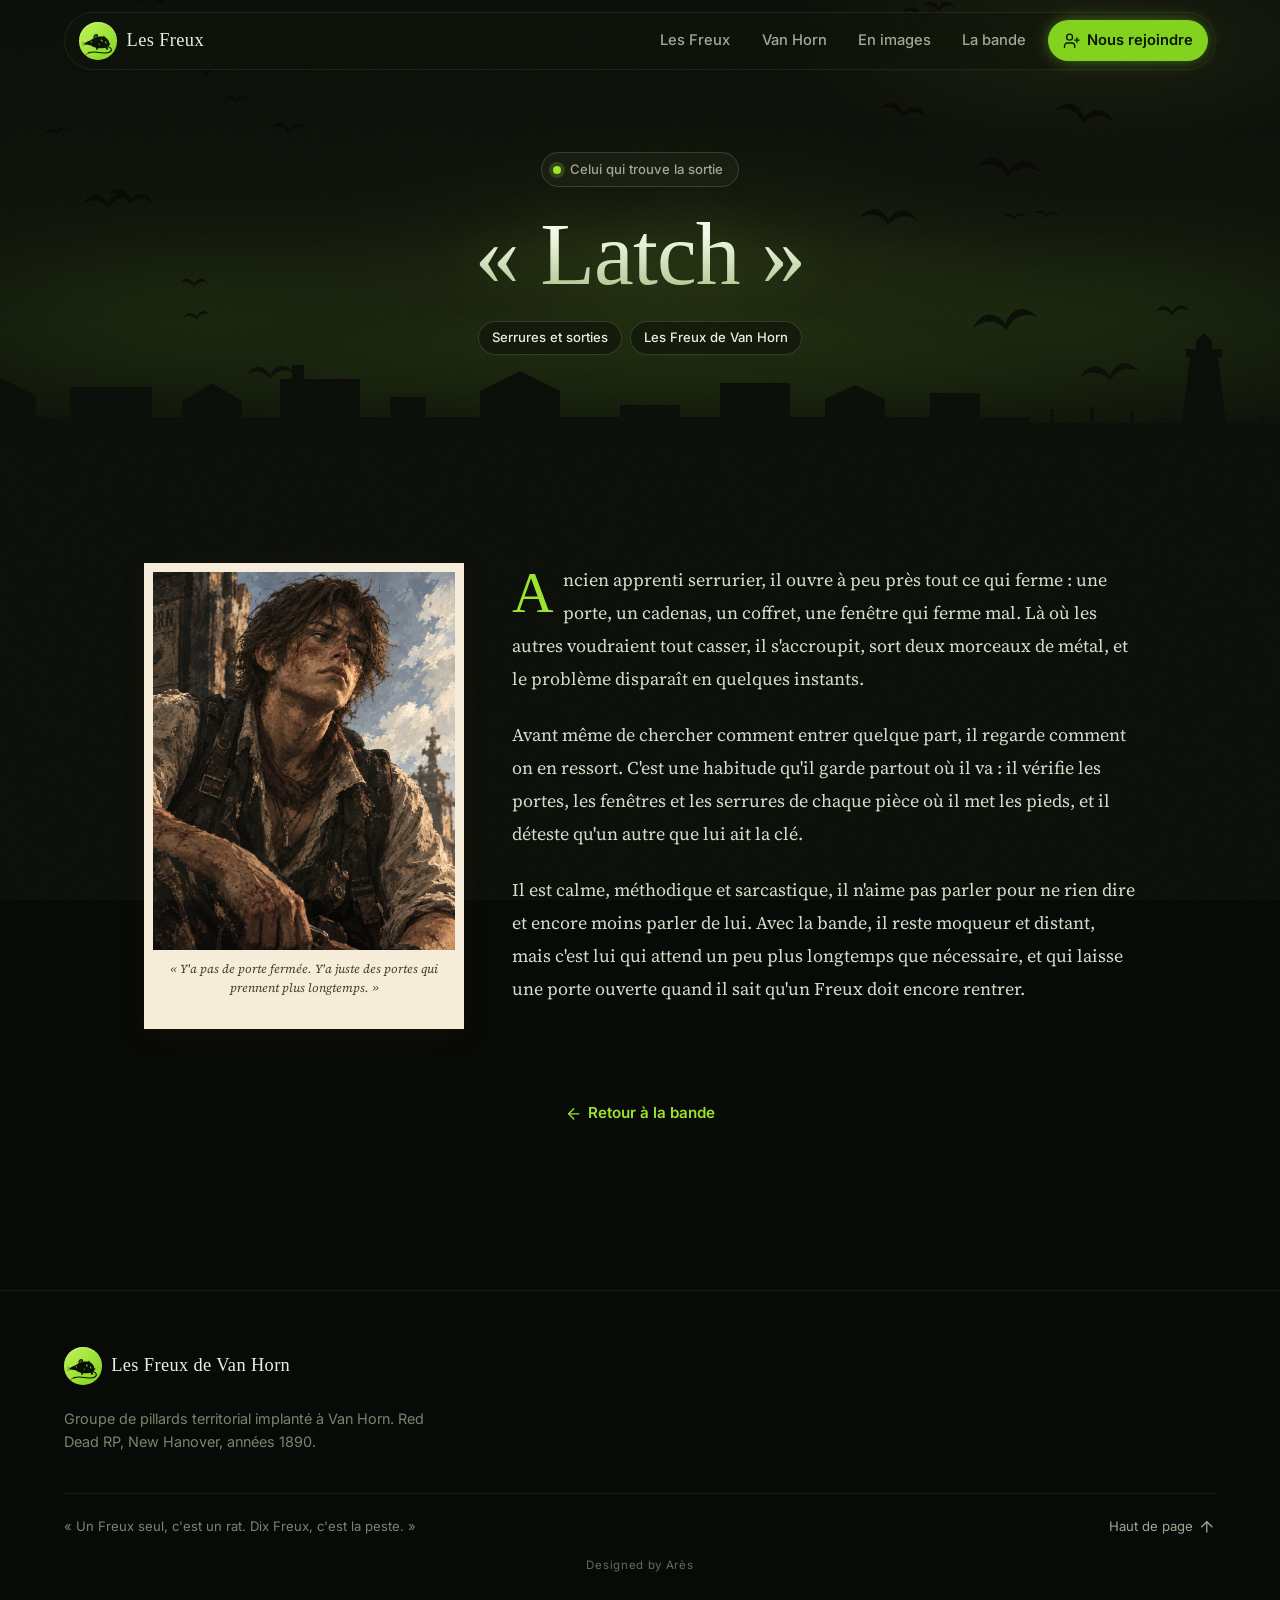
==== latch.html @ bc1f6213 "Galerie et fiches de presentation" ====
<!doctype html>
<html lang="fr">
<head>
<meta charset="utf-8">
<meta name="viewport" content="width=device-width, initial-scale=1">
<title>« Latch » · Les Freux de Van Horn</title>
<meta name="description" content="Les Freux, bande de pillards de Van Horn. Red Dead RP, New Hanover, années 1890.">
<meta name="theme-color" content="#080a07">
<script>document.documentElement.classList.add('js')</script>
<link rel="preconnect" href="https://fonts.googleapis.com">
<link rel="preconnect" href="https://fonts.gstatic.com" crossorigin>
<link href="https://fonts.googleapis.com/css2?family=Inter:wght@400;500;600;700&family=Fraunces:opsz,wght@9..144,500;9..144,600&family=Source+Serif+4:ital,opsz,wght@0,8..60,400;0,8..60,500;1,8..60,400&family=IM+Fell+English+SC&family=Special+Elite&display=swap" rel="stylesheet">
<link rel="stylesheet" href="style.css?v=2">
<link rel="icon" type="image/svg+xml" href="logo-freux.svg?v=2">
</head>
<body>
<header class="barre">
  <nav class="barre__inner" aria-label="Navigation principale">
    <a class="marque" href="index.html"><span class="marque__logo"><svg viewBox="0 0 64 64" aria-hidden="true"><g transform="translate(5.6 4) scale(0.84)"><path d="M51.6 45.4 C59 46.4 61 52.4 56.6 55.6 C51 59.6 40 58.4 30 56.6 C24 55.6 18.4 55.9 13 57.8" fill="none" stroke="#071004" stroke-width="2.3" stroke-linecap="round"/><path d="M13 57.8 C10.6 58.7 8.8 59.8 7.4 61" fill="none" stroke="#071004" stroke-width="1.2" stroke-linecap="round"/><path fill="#071004" fill-rule="evenodd" d="M3.5 40 C7 36.4 11.6 33.8 17 32.2 C19 29.8 21.8 28.4 24.6 28 C29.6 25.4 36.4 23.8 42 25.2 L43 22.6 L44.4 25.4 L46.2 23.2 L46.6 26.6 C51.4 28.8 54.6 33.4 54.8 38.8 L57.4 38.4 L55.4 41.2 C54.8 43.6 53 45.2 50.6 46 L53 51 L48.6 51.2 L47 47.2 C42 48.6 36 48.8 31 48.2 L31.6 51.6 L28.4 51.6 L27.8 47.6 C23.4 46.4 19.6 44.4 16.6 42.2 C12.6 41.8 7.6 41.6 3.5 40 Z M37.4 32 L39.6 29.8 L39.6 33.4 L42.2 32.2 L40.2 35.4 Z M45.6 36 L47.6 34 L47.8 37.4 L50 36.6 L48 39.4 Z M33 40.4 L35 38.8 L35 42 Z"/><path fill="#071004" d="M22.8 29 C21.4 23.8 24 19.6 28 19.4 C31.4 19.2 33 22.4 32 25.4 L30.4 24.8 L30.8 27.2 C29 28.8 25.4 29.8 22.8 29 Z"/><path fill="#e2f58a" fill-opacity=".28" d="M24.4 27.4 C23.6 24.2 25.2 21.6 27.8 21.4 C29.8 21.3 30.8 23 30.5 24.4 L29.4 24 L29.6 26.2 C28.2 27.2 26 27.8 24.4 27.4 Z"/><circle cx="18.4" cy="35.4" r="1.4" fill="#e2f58a" fill-opacity=".8"/><path d="M7 38.8 L0 35.6 M7.2 39.8 L-.6 39.6 M7 40.6 L.4 43.2" stroke="#071004" stroke-width=".6" stroke-linecap="round" fill="none"/></g></svg></span>Les Freux</a>
    <button class="barre__menu" type="button" aria-expanded="false" aria-controls="menu-principal" aria-label="Ouvrir le menu"><svg class="icone icone-ouvrir" viewBox="0 0 24 24" fill="none" stroke="currentColor" stroke-width="1.8" stroke-linecap="round" stroke-linejoin="round" aria-hidden="true"><path d="M4 6h16"/><path d="M4 12h16"/><path d="M4 18h16"/></svg><svg class="icone icone-fermer" viewBox="0 0 24 24" fill="none" stroke="currentColor" stroke-width="1.8" stroke-linecap="round" stroke-linejoin="round" aria-hidden="true"><path d="M18 6 6 18"/><path d="m6 6 12 12"/></svg></button>
    <div class="barre__liens" id="menu-principal">
      <a href="index.html#freux">Les Freux</a>
      <a href="index.html#rumeurs">Van Horn</a>
      <a href="index.html#images">En images</a>
      <a href="index.html#visages">La bande</a>
      <a class="barre__cta" href="index.html#rejoindre"><svg class="icone" viewBox="0 0 24 24" fill="none" stroke="currentColor" stroke-width="1.8" stroke-linecap="round" stroke-linejoin="round" aria-hidden="true"><path d="M16 21v-2a4 4 0 0 0-4-4H6a4 4 0 0 0-4 4v2"/><circle cx="9" cy="7" r="4"/><path d="M19 8v6"/><path d="M22 11h-6"/></svg>Nous rejoindre</a>
    </div>
  </nav>
</header>
<div class="progression" aria-hidden="true"><span></span></div>

<main id="haut">

  <section class="hero hero--page">
    <svg class="hero__nuee" viewBox="0 0 1200 800" preserveAspectRatio="xMidYMid slice" aria-hidden="true">
    <defs>
      <path id="freux" fill="currentColor" d="M-20 2 C-14 -6 -7 -7 -1 1 L0 3 L1 1 C7 -7 14 -6 20 2 C13 -2 6 -1 1 5 L0 7 L-1 5 C-6 -1 -13 -2 -20 2Z"/>
    </defs>
    <g>
      <use href="#freux" transform="translate(150 186) rotate(-12) scale(1.22)"/>
      <use href="#freux" transform="translate(222 281) rotate(0) scale(0.56)"/>
      <use href="#freux" transform="translate(53 311) rotate(-11) scale(0.58)"/>
      <use href="#freux" transform="translate(184 484) rotate(-8) scale(0.64)"/>
      <use href="#freux" transform="translate(253 537) rotate(-3) scale(1.13)"/>
      <use href="#freux" transform="translate(372 140) rotate(-6) scale(1.44)"/>
      <use href="#freux" transform="translate(89 172) rotate(9) scale(0.84)"/>
      <use href="#freux" transform="translate(101 376) rotate(-4) scale(1.20)"/>
      <use href="#freux" transform="translate(226 148) rotate(-8) scale(0.57)"/>
      <use href="#freux" transform="translate(271 308) rotate(2) scale(0.85)"/>
      <use href="#freux" transform="translate(194 252) rotate(6) scale(1.37)"/>
      <use href="#freux" transform="translate(123 373) rotate(11) scale(1.08)"/>
      <use href="#freux" transform="translate(288 247) rotate(-11) scale(1.58)"/>
      <use href="#freux" transform="translate(182 453) rotate(0) scale(0.67)"/>
      <use href="#freux" transform="translate(607 114) rotate(-12) scale(0.65)"/>
      <use href="#freux" transform="translate(553 88) rotate(4) scale(0.40)"/>
      <use href="#freux" transform="translate(407 48) rotate(-9) scale(0.44)"/>
      <use href="#freux" transform="translate(530 46) rotate(-10) scale(0.35)"/>
    </g>
    <g>
      <use href="#freux" transform="translate(833 391) rotate(2) scale(1.34)"/>
      <use href="#freux" transform="translate(1118 231) rotate(3) scale(1.26)"/>
      <use href="#freux" transform="translate(1017 295) rotate(12) scale(1.42)"/>
      <use href="#freux" transform="translate(981 389) rotate(6) scale(0.57)"/>
      <use href="#freux" transform="translate(1040 537) rotate(-6) scale(1.40)"/>
      <use href="#freux" transform="translate(951 391) rotate(-1) scale(0.52)"/>
      <use href="#freux" transform="translate(877 143) rotate(8) scale(0.56)"/>
      <use href="#freux" transform="translate(864 201) rotate(10) scale(0.93)"/>
      <use href="#freux" transform="translate(847 292) rotate(11) scale(1.10)"/>
      <use href="#freux" transform="translate(1099 479) rotate(-2) scale(0.81)"/>
      <use href="#freux" transform="translate(942 488) rotate(-10) scale(1.55)"/>
      <use href="#freux" transform="translate(880 194) rotate(0) scale(0.76)"/>
      <use href="#freux" transform="translate(1020 208) rotate(-2) scale(0.50)"/>
      <use href="#freux" transform="translate(946 345) rotate(5) scale(1.55)"/>
      <use href="#freux" transform="translate(776 134) rotate(8) scale(0.74)"/>
      <use href="#freux" transform="translate(425 84) rotate(10) scale(0.36)"/>
      <use href="#freux" transform="translate(650 58) rotate(-4) scale(0.46)"/>
      <use href="#freux" transform="translate(540 55) rotate(14) scale(0.73)"/>
    </g>
  </svg>
    <svg class="hero__horizon" viewBox="0 0 1440 130" preserveAspectRatio="xMidYMax slice" aria-hidden="true">
    <path fill="currentColor" d="M0 130 L0 96 L40 96 L40 74 L78 56 L116 74 L116 96 L150 96 L150 66 L232 66 L232 96 L262 96 L262 80 L292 62 L322 80 L322 96 L360 96 L360 58 L372 58 L372 44 L384 44 L384 58 L440 58 L440 96 L470 96 L470 76 L506 76 L506 96 L560 96 L560 70 L600 50 L640 70 L640 96 L700 96 L700 84 L760 84 L760 96 L800 96 L800 62 L870 62 L870 96 L905 96 L905 78 L935 64 L965 78 L965 96 L1010 96 L1010 72 L1060 72 L1060 96 L1110 96 L1110 102 L1130 102 L1130 88 L1134 88 L1134 102 L1170 102 L1170 86 L1174 86 L1174 102 L1210 102 L1210 90 L1214 90 L1214 102 L1262 102 L1270 36 L1266 36 L1266 28 L1276 28 L1276 20 L1284 12 L1292 20 L1292 28 L1302 28 L1302 36 L1298 36 L1306 102 L1340 102 L1340 94 L1344 94 L1344 102 L1390 102 L1390 92 L1394 92 L1394 102 L1440 104 L1440 130 Z"/>
  </svg>
    <div class="hero__contenu">
      <p class="pastille"><span class="pastille__point"></span>Celui qui trouve la sortie</p>
      <h1 class="hero__titre">« Latch »</h1>
      <div class="puces"><span class="puce">Serrures et sorties</span><span class="puce">Les Freux de Van Horn</span></div>
    </div>
  </section>

  <section class="section">
    <div class="conteneur">
      <div class="fiche-publique">
        <figure class="photo" data-reveal>
          <img src="finn-oakes.jpg" alt="Portrait de « Latch »" loading="lazy">
          <figcaption>« Y'a pas de porte fermée. Y'a juste des portes qui prennent plus longtemps. »</figcaption>
        </figure>
        <div class="lecture-seule" data-reveal>
        <p>Ancien apprenti serrurier, il ouvre à peu près tout ce qui ferme : une porte, un cadenas, un coffret, une fenêtre qui ferme mal. Là où les autres voudraient tout casser, il s'accroupit, sort deux morceaux de métal, et le problème disparaît en quelques instants.</p>
        <p>Avant même de chercher comment entrer quelque part, il regarde comment on en ressort. C'est une habitude qu'il garde partout où il va : il vérifie les portes, les fenêtres et les serrures de chaque pièce où il met les pieds, et il déteste qu'un autre que lui ait la clé.</p>
        <p>Il est calme, méthodique et sarcastique, il n'aime pas parler pour ne rien dire et encore moins parler de lui. Avec la bande, il reste moqueur et distant, mais c'est lui qui attend un peu plus longtemps que nécessaire, et qui laisse une porte ouverte quand il sait qu'un Freux doit encore rentrer.</p>
        </div>
      </div>
      <p style="text-align:center"><a class="retour" href="index.html#visages"><svg class="icone" viewBox="0 0 24 24" fill="none" stroke="currentColor" stroke-width="1.8" stroke-linecap="round" stroke-linejoin="round" aria-hidden="true"><path d="M19 12H5"/><path d="m12 19-7-7 7-7"/></svg>Retour à la bande</a></p>
    </div>
  </section>

</main>

<footer class="pied">
  <div class="pied__grille">
    <div>
      <a class="marque" href="index.html"><span class="marque__logo"><svg viewBox="0 0 64 64" aria-hidden="true"><g transform="translate(5.6 4) scale(0.84)"><path d="M51.6 45.4 C59 46.4 61 52.4 56.6 55.6 C51 59.6 40 58.4 30 56.6 C24 55.6 18.4 55.9 13 57.8" fill="none" stroke="#071004" stroke-width="2.3" stroke-linecap="round"/><path d="M13 57.8 C10.6 58.7 8.8 59.8 7.4 61" fill="none" stroke="#071004" stroke-width="1.2" stroke-linecap="round"/><path fill="#071004" fill-rule="evenodd" d="M3.5 40 C7 36.4 11.6 33.8 17 32.2 C19 29.8 21.8 28.4 24.6 28 C29.6 25.4 36.4 23.8 42 25.2 L43 22.6 L44.4 25.4 L46.2 23.2 L46.6 26.6 C51.4 28.8 54.6 33.4 54.8 38.8 L57.4 38.4 L55.4 41.2 C54.8 43.6 53 45.2 50.6 46 L53 51 L48.6 51.2 L47 47.2 C42 48.6 36 48.8 31 48.2 L31.6 51.6 L28.4 51.6 L27.8 47.6 C23.4 46.4 19.6 44.4 16.6 42.2 C12.6 41.8 7.6 41.6 3.5 40 Z M37.4 32 L39.6 29.8 L39.6 33.4 L42.2 32.2 L40.2 35.4 Z M45.6 36 L47.6 34 L47.8 37.4 L50 36.6 L48 39.4 Z M33 40.4 L35 38.8 L35 42 Z"/><path fill="#071004" d="M22.8 29 C21.4 23.8 24 19.6 28 19.4 C31.4 19.2 33 22.4 32 25.4 L30.4 24.8 L30.8 27.2 C29 28.8 25.4 29.8 22.8 29 Z"/><path fill="#e2f58a" fill-opacity=".28" d="M24.4 27.4 C23.6 24.2 25.2 21.6 27.8 21.4 C29.8 21.3 30.8 23 30.5 24.4 L29.4 24 L29.6 26.2 C28.2 27.2 26 27.8 24.4 27.4 Z"/><circle cx="18.4" cy="35.4" r="1.4" fill="#e2f58a" fill-opacity=".8"/><path d="M7 38.8 L0 35.6 M7.2 39.8 L-.6 39.6 M7 40.6 L.4 43.2" stroke="#071004" stroke-width=".6" stroke-linecap="round" fill="none"/></g></svg></span>Les Freux de Van Horn</a>
      <p class="pied__texte">Groupe de pillards territorial implanté à Van Horn. Red Dead RP, New Hanover, années 1890.</p>
    </div>
  </div>
  <div class="pied__bas">
    <span>« Un Freux seul, c'est un rat. Dix Freux, c'est la peste. »</span>
    <a href="index.html">Haut de page <svg class="icone" viewBox="0 0 24 24" fill="none" stroke="currentColor" stroke-width="1.8" stroke-linecap="round" stroke-linejoin="round" aria-hidden="true"><path d="m5 12 7-7 7 7"/><path d="M12 19V5"/></svg></a>
  </div>
  <p class="signature">Designed by Arès</p>
</footer>

<script src="site.js?v=2"></script>
</body>
</html>
---- style.css ----
/* =========================================================
   Les Freux de Van Horn — feuille de style commune
   ========================================================= */

:root {
  --fond: #080a07;
  --surface: #0f130d;
  --surface-2: #151b12;
  --bord: rgba(215, 255, 180, .08);
  --bord-fort: rgba(215, 255, 180, .16);

  --texte: #e9efe1;
  --texte-lecture: #d4dcc9;
  --doux: #9ea893;
  --pale: #7a846e;
  --braise: #9be22d;
  --braise-vive: #c0f55a;
  --braise-fonce: #7fd11b;
  --violet-survol: #a4ec3c;
  --laiton: #d3dc8c;

  --papier: #ece2cc;
  --encre-papier: #261c12;
  --doux-papier: #6a5842;

  --ui: "Inter", system-ui, -apple-system, "Segoe UI", Roboto, sans-serif;
  --titre: "Fraunces", Georgia, "Times New Roman", serif;
  --lecture: "Source Serif 4", Georgia, "Times New Roman", serif;
  --marque: "IM Fell English SC", Georgia, serif;
  --machine: "Special Elite", "Courier New", monospace;

  --rayon: 18px;
  --rayon-s: 12px;
  --large: 72rem;
  --prose: 42rem;
  --gout: clamp(1rem, 4vw, 2rem);
  --ombre: 0 24px 60px -24px rgba(0, 0, 0, .75);
}

* { box-sizing: border-box; }
html { scroll-behavior: smooth; scroll-padding-top: 6rem; }

body {
  margin: 0;
  background:
    radial-gradient(50rem 30rem at 100% 0%, rgba(140, 225, 40, .05), transparent 70%),
    var(--fond);
  color: var(--texte);
  font-family: var(--ui);
  font-size: 1rem;
  line-height: 1.6;
  -webkit-font-smoothing: antialiased;
  text-rendering: optimizeLegibility;
}

a { color: inherit; }
img { max-width: 100%; }
::selection { background: var(--braise-fonce); color: #071004; }
:focus-visible { outline: 2px solid var(--braise); outline-offset: 3px; border-radius: 4px; }

.icone { width: 1.1rem; height: 1.1rem; flex: none; }

/* ---------- Barre de navigation flottante ---------- */
.barre {
  position: fixed;
  top: .75rem;
  left: 0;
  right: 0;
  z-index: 50;
  padding: 0 var(--gout);
  pointer-events: none;
}
.barre__inner {
  position: relative;
  pointer-events: auto;
  max-width: var(--large);
  margin: 0 auto;
  display: flex;
  align-items: center;
  justify-content: space-between;
  gap: 1rem;
  padding: .45rem .45rem .45rem .9rem;
  border-radius: 999px;
  background: rgba(12, 16, 10, .55);
  border: 1px solid var(--bord);
  backdrop-filter: blur(16px) saturate(140%);
  -webkit-backdrop-filter: blur(16px) saturate(140%);
  transition: background .3s, box-shadow .3s, border-color .3s;
}
.barre.est-defile .barre__inner {
  background: rgba(11, 15, 9, .88);
  border-color: var(--bord-fort);
  box-shadow: var(--ombre);
}
.marque {
  display: inline-flex;
  align-items: center;
  gap: .6rem;
  text-decoration: none;
  font-family: var(--marque);
  font-size: 1.15rem;
  letter-spacing: .02em;
  white-space: nowrap;
}
.marque__logo {
  width: 2.35rem;
  height: 2.35rem;
  flex: none;
  overflow: hidden;
  border-radius: 50%;
  display: grid;
  place-items: center;
  background: linear-gradient(135deg, var(--braise-vive), var(--braise-fonce));
  color: #071004;
  box-shadow: inset 0 1px 0 rgba(255, 255, 255, .25);
}
.marque__logo svg { width: 100%; height: 100%; }
.barre__liens { display: flex; align-items: center; gap: .15rem; }
.barre__liens a {
  font-size: .92rem;
  font-weight: 500;
  color: var(--doux);
  text-decoration: none;
  padding: .55rem .9rem;
  border-radius: 999px;
  transition: color .2s, background .2s;
}
.barre__liens a:hover { color: var(--texte); background: rgba(215, 255, 180, .06); }
.barre__liens a[aria-current="page"] { color: var(--texte); background: rgba(215, 255, 180, .09); }
.barre__liens a.barre__cta {
  margin-left: .35rem;
  display: inline-flex;
  align-items: center;
  gap: .45rem;
  background: var(--braise-fonce);
  color: #071004;
  font-weight: 600;
}
.barre__liens a.barre__cta:hover,
.barre__liens a.barre__cta[aria-current="page"] { background: var(--violet-survol); color: #071004; }
.barre__menu {
  display: none;
  width: 2.5rem;
  height: 2.5rem;
  place-items: center;
  border-radius: 50%;
  border: 1px solid var(--bord-fort);
  background: rgba(215, 255, 180, .04);
  color: var(--texte);
  cursor: pointer;
}
.barre__menu .icone-fermer { display: none; }
.barre.est-ouvert .barre__menu .icone-ouvrir { display: none; }
.barre.est-ouvert .barre__menu .icone-fermer { display: block; }

/* ---------- Progression de lecture ---------- */
.progression {
  position: fixed;
  top: 0;
  left: 0;
  right: 0;
  height: 3px;
  z-index: 60;
  pointer-events: none;
}
.progression span {
  display: block;
  height: 100%;
  background: linear-gradient(90deg, var(--braise-fonce), var(--braise-vive), var(--laiton));
  transform: scaleX(0);
  transform-origin: left;
}

/* ---------- Héros ---------- */
.hero {
  position: relative;
  min-height: 100svh;
  display: grid;
  align-items: center;
  padding: 8rem var(--gout) 7.5rem;
  overflow: hidden;
  isolation: isolate;
}
.hero::before {
  content: "";
  position: absolute;
  inset: 0;
  z-index: -3;
  background:
    radial-gradient(60% 55% at 50% 105%, rgba(95, 190, 20, .42), transparent 70%),
    radial-gradient(35% 35% at 85% 8%, rgba(200, 230, 90, .08), transparent 70%),
    linear-gradient(180deg, #070906 0%, #0b0f09 55%, #0f1a0a 100%);
}
.hero::after {
  content: "";
  position: absolute;
  inset: 0;
  z-index: -1;
  background: linear-gradient(180deg, transparent 70%, var(--fond));
  pointer-events: none;
}
.hero--page { min-height: auto; padding: 9.5rem var(--gout) 6rem; }
.hero--page::after { background: linear-gradient(180deg, transparent 55%, var(--fond)); }

.hero__nuee {
  position: absolute;
  inset: 0;
  width: 100%;
  height: 100%;
  z-index: -2;
  color: #050403;
  opacity: .85;
}
.hero__nuee g { animation: derive 40s ease-in-out infinite alternate; }
.hero__nuee g:nth-child(2) { animation-duration: 55s; animation-delay: -12s; }
@keyframes derive { to { transform: translate(28px, -10px); } }
.hero__horizon {
  position: absolute;
  left: 0; right: 0; bottom: 0;
  width: 100%;
  height: clamp(60px, 11vw, 130px);
  z-index: -2;
  color: #050704;
}

.hero__contenu { max-width: var(--large); margin: 0 auto; width: 100%; text-align: center; }

.pastille {
  display: inline-flex;
  align-items: center;
  gap: .55rem;
  padding: .38rem .95rem .38rem .7rem;
  border-radius: 999px;
  border: 1px solid var(--bord-fort);
  background: rgba(215, 255, 180, .04);
  backdrop-filter: blur(6px);
  font-size: .82rem;
  font-weight: 500;
  color: var(--doux);
  margin: 0 0 1.6rem;
}
.pastille__point {
  width: .5rem;
  height: .5rem;
  border-radius: 50%;
  background: var(--braise);
  box-shadow: 0 0 0 4px rgba(140, 225, 40, .2);
}

.hero__titre {
  font-family: var(--marque);
  font-weight: 400;
  font-size: clamp(3.2rem, 11vw, 8rem);
  line-height: .92;
  letter-spacing: -.01em;
  margin: 0;
  background: linear-gradient(180deg, #f3f9e8 25%, #a9c28a 100%);
  -webkit-background-clip: text;
  background-clip: text;
  color: transparent;
}
.hero__titre span {
  display: block;
  font-size: .3em;
  letter-spacing: .32em;
  margin-top: 1rem;
  -webkit-text-fill-color: var(--doux);
  color: var(--doux);
}
.hero--page .hero__titre { font-size: clamp(2.8rem, 8vw, 5.6rem); }

.hero__accroche {
  font-family: var(--lecture);
  font-style: italic;
  font-size: clamp(1.15rem, 2.6vw, 1.45rem);
  color: var(--texte);
  margin: 1.8rem auto 0;
  max-width: 36rem;
}
.hero__actions {
  display: flex;
  justify-content: center;
  flex-wrap: wrap;
  gap: .75rem;
  margin-top: 2.2rem;
}
.hero__chiffres {
  list-style: none;
  padding: 0;
  margin: 3.2rem auto 0;
  display: flex;
  justify-content: center;
  flex-wrap: wrap;
  gap: .75rem;
}
.hero__chiffres li {
  min-width: 9.5rem;
  padding: .9rem 1.25rem;
  border-radius: var(--rayon-s);
  border: 1px solid var(--bord);
  background: rgba(11, 15, 9, .55);
  backdrop-filter: blur(10px);
  text-align: left;
}
.hero__chiffres strong {
  display: block;
  font-family: var(--titre);
  font-size: 1.35rem;
  font-weight: 600;
  line-height: 1.2;
}
.hero__chiffres span {
  font-size: .72rem;
  font-weight: 600;
  letter-spacing: .12em;
  text-transform: uppercase;
  color: var(--pale);
}
.puces { display: flex; justify-content: center; flex-wrap: wrap; gap: .5rem; margin-top: 1.6rem; }
.puce {
  display: inline-flex;
  align-items: center;
  gap: .4rem;
  padding: .35rem .8rem;
  border-radius: 999px;
  font-size: .82rem;
  font-weight: 500;
  background: rgba(9, 12, 7, .6);
  border: 1px solid var(--bord-fort);
  backdrop-filter: blur(6px);
  color: var(--texte);
}
.puce strong { color: var(--laiton); font-weight: 600; }

/* ---------- Boutons ---------- */
.bouton {
  display: inline-flex;
  align-items: center;
  justify-content: center;
  gap: .55rem;
  font-family: var(--ui);
  font-size: .95rem;
  font-weight: 600;
  line-height: 1.2;
  text-decoration: none;
  padding: .82rem 1.4rem;
  border-radius: 999px;
  border: 1px solid var(--bord-fort);
  color: var(--texte);
  background: rgba(215, 255, 180, .03);
  cursor: pointer;
  transition: transform .2s, background .2s, border-color .2s, box-shadow .2s;
}
.bouton:hover { border-color: rgba(215, 255, 180, .35); background: rgba(215, 255, 180, .07); transform: translateY(-1px); }
.bouton--plein {
  background: var(--braise-fonce);
  border-color: rgba(170, 240, 80, .4);
  color: #071004;
  box-shadow: 0 12px 30px -12px rgba(140, 225, 40, .7);
}
.bouton--plein:hover { background: var(--violet-survol); border-color: rgba(200, 250, 110, .5); }

/* ---------- Sections ---------- */
.section { padding: clamp(4.5rem, 10vw, 7rem) var(--gout); }
.section--serree { padding-top: 0; }
.conteneur { max-width: var(--large); margin: 0 auto; }

.titre-section { max-width: 46rem; margin: 0 0 clamp(2.2rem, 5vw, 3.2rem); }
.titre-section--centre { margin-inline: auto; text-align: center; }
.surligne {
  display: inline-flex;
  align-items: center;
  gap: .6rem;
  font-size: .78rem;
  font-weight: 600;
  letter-spacing: .16em;
  text-transform: uppercase;
  color: var(--braise);
  margin: 0 0 .9rem;
}
.surligne::before { content: ""; width: 1.5rem; height: 1px; background: currentColor; }
.titre-section h2 {
  font-family: var(--titre);
  font-weight: 600;
  font-size: clamp(2rem, 4.8vw, 3.1rem);
  line-height: 1.08;
  letter-spacing: -.02em;
  margin: 0;
}
.titre-section p { margin: 1rem 0 0; color: var(--doux); font-size: 1.08rem; }

/* ---------- Cartes ---------- */
.grille-2 {
  display: grid;
  grid-template-columns: repeat(auto-fit, minmax(min(100%, 24rem), 1fr));
  gap: 1.25rem;
}
.carte {
  position: relative;
  padding: clamp(1.5rem, 3.5vw, 2.3rem);
  border-radius: var(--rayon);
  background: linear-gradient(180deg, var(--surface-2), var(--surface));
  border: 1px solid var(--bord);
  overflow: hidden;
}
.carte::before {
  content: "";
  position: absolute;
  inset: 0 0 auto 0;
  height: 1px;
  background: linear-gradient(90deg, transparent, rgba(140, 225, 40, .55), transparent);
}
.carte__tete { display: flex; align-items: center; gap: .95rem; margin-bottom: 1.2rem; }
.icone-boite {
  width: 2.8rem;
  height: 2.8rem;
  flex: none;
  border-radius: 12px;
  display: grid;
  place-items: center;
  background: rgba(140, 225, 40, .12);
  color: var(--braise);
  border: 1px solid rgba(140, 225, 40, .25);
}
.icone-boite .icone { width: 1.35rem; height: 1.35rem; }
.carte__etiquette {
  display: block;
  font-size: .72rem;
  font-weight: 600;
  letter-spacing: .14em;
  text-transform: uppercase;
  color: var(--pale);
}
.carte h3 { font-family: var(--titre); font-weight: 600; font-size: 1.55rem; margin: 0; line-height: 1.15; }
.carte p { margin: 0 0 .9rem; color: #d5dcca; line-height: 1.72; }
.carte p:last-child { margin-bottom: 0; }

/* ---------- Appel vers le dossier ---------- */
.appel {
  position: relative;
  max-width: var(--large);
  margin: 0 auto;
  padding: clamp(1.8rem, 4.5vw, 3rem);
  border-radius: 24px;
  border: 1px solid rgba(140, 225, 40, .25);
  background:
    radial-gradient(70% 140% at 0% 0%, rgba(140, 225, 40, .22), transparent 60%),
    radial-gradient(50% 100% at 100% 100%, rgba(200, 230, 90, .08), transparent 60%),
    var(--surface);
  display: flex;
  align-items: center;
  justify-content: space-between;
  gap: 1.5rem 2.5rem;
  flex-wrap: wrap;
  overflow: hidden;
}
.appel h2 {
  font-family: var(--titre);
  font-weight: 600;
  font-size: clamp(1.7rem, 4vw, 2.4rem);
  line-height: 1.1;
  letter-spacing: -.02em;
  margin: 0 0 .5rem;
}
.appel p { margin: 0; color: var(--doux); max-width: 36rem; }
.appel .surligne { margin-bottom: .6rem; }

/* ---------- Lecture (background) ---------- */
.lecture {
  display: grid;
  grid-template-columns: minmax(0, 20rem) minmax(0, 1fr);
  gap: clamp(2rem, 5vw, 4.5rem);
  align-items: start;
}
.lecture__aside { position: sticky; top: 6.5rem; }
.resume {
  padding: 1.5rem;
  border-radius: var(--rayon);
  background: var(--surface);
  border: 1px solid var(--bord);
}
.resume__etiquette {
  display: flex;
  align-items: center;
  gap: .5rem;
  font-size: .75rem;
  font-weight: 600;
  letter-spacing: .14em;
  text-transform: uppercase;
  color: var(--laiton);
  margin: 0 0 .9rem;
}
.resume p { margin: 0 0 .85rem; font-size: .93rem; line-height: 1.68; color: #cfd8c3; }
.resume p:last-child { margin-bottom: 0; }

.recit {
  font-family: var(--lecture);
  font-size: 1.16rem;
  line-height: 1.82;
  color: var(--texte-lecture);
  max-width: var(--prose);
}
.recit--centre { margin: 0 auto; }
.recit p { margin: 0 0 1.4rem; }
.recit > p:first-of-type::first-letter {
  float: left;
  font-family: var(--marque);
  font-size: 4.3em;
  line-height: .8;
  padding: .07em .12em 0 0;
  color: var(--braise);
}
.recit h3 {
  font-family: var(--titre);
  font-weight: 600;
  font-size: 1.6rem;
  line-height: 1.2;
  letter-spacing: -.01em;
  margin: 3.2rem 0 1rem;
  color: var(--texte);
}
.recit h3 span {
  display: block;
  font-family: var(--ui);
  font-size: .72rem;
  font-weight: 600;
  letter-spacing: .15em;
  text-transform: uppercase;
  color: var(--laiton);
  margin-bottom: .45rem;
}
.recit .exergue {
  margin: 1.8rem 0;
  padding: 1.1rem 1.4rem;
  border-radius: var(--rayon-s);
  background: var(--surface);
  border: 1px solid var(--bord);
  border-left: 3px solid var(--laiton);
  font-style: italic;
  font-size: 1.22rem;
  color: var(--texte);
}
.traits { display: flex; flex-wrap: wrap; gap: .5rem; margin: 1.4rem 0 0; padding: 0; list-style: none; }
.traits li {
  font-family: var(--ui);
  font-size: .82rem;
  font-weight: 500;
  padding: .3rem .8rem;
  border-radius: 999px;
  border: 1px solid var(--bord-fort);
  color: var(--doux);
}
.recit .devise-finale {
  text-align: center;
  font-family: var(--marque);
  font-size: clamp(1.6rem, 4.5vw, 2.2rem);
  line-height: 1.25;
  color: var(--braise);
  margin: 3.5rem 0 1rem;
}
.fin {
  display: flex;
  align-items: center;
  gap: 1rem;
  margin: 2.8rem 0 0;
  color: var(--braise);
  font-size: .9rem;
}
.fin::before, .fin::after { content: ""; flex: 1; height: 1px; background: var(--bord-fort); }

.retour {
  display: inline-flex;
  align-items: center;
  gap: .4rem;
  margin-top: 2rem;
  font-family: var(--ui);
  font-size: .95rem;
  font-weight: 600;
  color: var(--braise);
  text-decoration: none;
}
.retour:hover { color: var(--braise-vive); }

/* ---------- Personnages ---------- */
.membres {
  display: grid;
  grid-template-columns: repeat(auto-fit, minmax(min(100%, 19rem), 1fr));
  gap: 1.25rem;
}
.membre {
  display: flex;
  flex-direction: column;
  border-radius: var(--rayon);
  overflow: hidden;
  background: var(--surface);
  border: 1px solid var(--bord);
  text-decoration: none;
  transition: transform .3s, border-color .3s, box-shadow .3s;
}
a.membre:hover {
  transform: translateY(-4px);
  border-color: rgba(140, 225, 40, .35);
  box-shadow: 0 30px 60px -30px rgba(140, 225, 40, .4);
}
.membre__visuel {
  position: relative;
  aspect-ratio: 4 / 3;
  overflow: hidden;
  background: radial-gradient(circle at 50% 40%, #1f3312, #0a0f07);
}
.membre__visuel img {
  position: absolute;
  inset: 0;
  width: 100%;
  height: 100%;
  object-fit: cover;
  object-position: center 22%;
  transition: transform .6s;
}
a.membre:hover .membre__visuel img { transform: scale(1.04); }
.membre__visuel::after {
  content: "";
  position: absolute;
  inset: 0;
  background: linear-gradient(180deg, transparent 45%, rgba(15, 19, 13, .92));
}
.membre__monogramme {
  position: absolute;
  inset: 0;
  display: grid;
  place-items: center;
  font-family: var(--marque);
  font-size: 4.2rem;
  color: var(--laiton);
}
.membre__visuel .puce { position: absolute; left: 1rem; bottom: 1rem; z-index: 1; }
.membre__corps { padding: 1.3rem 1.4rem 1.5rem; display: flex; flex-direction: column; flex: 1; }
.membre h3 { font-family: var(--titre); font-weight: 600; font-size: 1.5rem; margin: 0 0 .5rem; line-height: 1.15; }
.membre p { margin: 0; color: var(--doux); font-size: .95rem; line-height: 1.65; }
.membre__lien {
  margin-top: auto;
  padding-top: 1.1rem;
  display: inline-flex;
  align-items: center;
  gap: .4rem;
  font-size: .9rem;
  font-weight: 600;
  color: var(--braise);
}
.membre--vide {
  justify-content: center;
  align-items: center;
  gap: .8rem;
  text-align: center;
  border-style: dashed;
  border-color: var(--bord-fort);
  background: transparent;
  color: var(--pale);
  padding: 2rem;
  min-height: 14rem;
  font-size: .95rem;
}
.membre--vide .icone-boite { color: var(--pale); background: rgba(215, 255, 180, .04); border-color: var(--bord-fort); }

/* ---------- Dossier de groupe ---------- */
.dossier-page {
  max-width: var(--large);
  margin: 0 auto;
  display: grid;
  grid-template-columns: 15.5rem minmax(0, 1fr);
  gap: clamp(2rem, 4vw, 3.5rem);
  align-items: start;
}
.sommaire {
  position: sticky;
  top: 6.5rem;
  padding: 1.1rem;
  border-radius: var(--rayon);
  background: var(--surface);
  border: 1px solid var(--bord);
}
.sommaire__titre {
  font-size: .72rem;
  font-weight: 600;
  letter-spacing: .14em;
  text-transform: uppercase;
  color: var(--pale);
  margin: .2rem .6rem .6rem;
}
.sommaire ol { list-style: none; margin: 0; padding: 0; counter-reset: s; }
.sommaire a {
  display: flex;
  gap: .7rem;
  padding: .55rem .65rem;
  border-radius: 10px;
  font-size: .9rem;
  color: var(--doux);
  text-decoration: none;
  transition: background .2s, color .2s;
}
.sommaire a::before {
  counter-increment: s;
  content: counter(s, decimal-leading-zero);
  font-variant-numeric: tabular-nums;
  color: var(--pale);
}
.sommaire a:hover { background: rgba(215, 255, 180, .05); color: var(--texte); }
.sommaire a.est-actif { background: rgba(140, 225, 40, .12); color: var(--texte); }
.sommaire a.est-actif::before { color: var(--braise); }
.sommaire__actions { margin-top: .9rem; padding-top: .9rem; border-top: 1px solid var(--bord); }
.sommaire__actions .bouton { width: 100%; font-size: .88rem; padding: .7rem 1rem; }

.stats {
  display: grid;
  grid-template-columns: repeat(auto-fit, minmax(min(100%, 12.5rem), 1fr));
  gap: .75rem;
}
.stat {
  padding: 1.05rem 1.2rem;
  border-radius: var(--rayon-s);
  background: var(--surface);
  border: 1px solid var(--bord);
}
.stat--large { grid-column: 1 / -1; }
.stat__tete {
  display: flex;
  align-items: center;
  gap: .5rem;
  color: var(--pale);
  font-size: .72rem;
  font-weight: 600;
  letter-spacing: .12em;
  text-transform: uppercase;
}
.stat__tete .icone { width: 1rem; height: 1rem; color: var(--braise); }
.stat__valeur { margin: .45rem 0 0; font-family: var(--titre); font-size: 1.12rem; font-weight: 600; line-height: 1.35; }

.panneau {
  margin-top: 1.25rem;
  padding: clamp(1.5rem, 3.5vw, 2.4rem);
  border-radius: var(--rayon);
  background: var(--surface);
  border: 1px solid var(--bord);
}
.panneau__tete { display: flex; align-items: center; gap: 1rem; margin-bottom: 1.3rem; }
.panneau__num {
  flex: none;
  width: 2.6rem;
  height: 2.6rem;
  border-radius: 12px;
  display: grid;
  place-items: center;
  font-weight: 700;
  font-size: .88rem;
  font-variant-numeric: tabular-nums;
  background: rgba(140, 225, 40, .12);
  color: var(--braise);
  border: 1px solid rgba(140, 225, 40, .25);
}
.panneau h2 {
  font-family: var(--titre);
  font-weight: 600;
  font-size: clamp(1.45rem, 3.2vw, 1.9rem);
  line-height: 1.15;
  letter-spacing: -.01em;
  margin: 0;
}
.panneau h3 {
  font-size: .75rem;
  font-weight: 600;
  letter-spacing: .14em;
  text-transform: uppercase;
  color: var(--laiton);
  margin: 1.6rem 0 .55rem;
}
.panneau p {
  font-family: var(--lecture);
  font-size: 1.08rem;
  line-height: 1.8;
  color: var(--texte-lecture);
  margin: 0 0 1.1rem;
  max-width: 46rem;
}
.panneau p:last-child { margin-bottom: 0; }

.perso {
  display: grid;
  grid-template-columns: 5.5rem minmax(0, 1fr);
  gap: 1.2rem;
  padding: 1.2rem;
  border-radius: var(--rayon-s);
  background: var(--surface-2);
  border: 1px solid var(--bord);
  margin-top: .9rem;
}
.perso__visuel {
  position: relative;
  width: 5.5rem;
  aspect-ratio: 1;
  border-radius: 12px;
  overflow: hidden;
  display: grid;
  place-items: center;
  background: radial-gradient(circle at 50% 40%, #1f3312, #0a0f07);
}
.perso__visuel img { position: absolute; inset: 0; width: 100%; height: 100%; object-fit: cover; object-position: center 22%; }
.perso__visuel span { font-family: var(--marque); font-size: 1.8rem; color: var(--laiton); }
.perso h4 { margin: 0; font-family: var(--titre); font-weight: 600; font-size: 1.3rem; line-height: 1.2; }
.panneau .perso__role { margin: .2rem 0 .6rem; font-family: var(--ui); font-size: .85rem; line-height: 1.5; color: var(--laiton); }
.panneau .perso p { font-size: 1rem; line-height: 1.7; margin-bottom: .6rem; }
.lien-fleche {
  display: inline-flex;
  align-items: center;
  gap: .35rem;
  font-size: .9rem;
  font-weight: 600;
  color: var(--braise);
  text-decoration: none;
}
.lien-fleche:hover { color: var(--braise-vive); }
.panneau .note { font-family: var(--ui); font-size: .92rem; color: var(--pale); font-style: italic; margin-top: 1.2rem; }
.actions { display: flex; flex-wrap: wrap; gap: .6rem; margin-top: 1rem; }

/* ---------- Galeries photo ---------- */
.galerie {
  display: grid;
  grid-template-columns: repeat(auto-fit, minmax(min(100%, 17rem), 1fr));
  gap: .75rem;
  margin-top: 1.5rem;
}
.galerie__item {
  position: relative;
  display: block;
  aspect-ratio: 16 / 10;
  border-radius: var(--rayon-s);
  overflow: hidden;
  border: 1px solid var(--bord);
  background: var(--surface-2);
  cursor: zoom-in;
}
.galerie__item img {
  position: absolute;
  inset: 0;
  width: 100%;
  height: 100%;
  object-fit: cover;
  transition: transform .6s ease;
}
.galerie__item::after {
  content: "";
  position: absolute;
  inset: 0;
  background: linear-gradient(180deg, transparent 55%, rgba(6, 9, 5, .85));
}
.galerie__item:hover img { transform: scale(1.04); }
.galerie__legende {
  position: absolute;
  left: .9rem;
  right: 3rem;
  bottom: .75rem;
  z-index: 1;
  font-size: .82rem;
  font-weight: 500;
  line-height: 1.35;
  color: var(--texte);
}
.galerie__zoom {
  position: absolute;
  top: .6rem;
  right: .6rem;
  z-index: 1;
  width: 2rem;
  height: 2rem;
  display: grid;
  place-items: center;
  border-radius: 50%;
  background: rgba(9, 12, 7, .65);
  border: 1px solid var(--bord-fort);
  color: var(--texte);
  opacity: 0;
  transition: opacity .25s;
}
.galerie__zoom .icone { width: .95rem; height: .95rem; }
.galerie__item:hover .galerie__zoom,
.galerie__item:focus-visible .galerie__zoom { opacity: 1; }
.galerie__attente {
  grid-column: 1 / -1;
  display: flex;
  align-items: center;
  justify-content: center;
  gap: .6rem;
  min-height: 7rem;
  border-radius: var(--rayon-s);
  border: 1px dashed var(--bord-fort);
  color: var(--pale);
  font-size: .92rem;
}

.visionneuse {
  width: min(92vw, 90rem);
  max-width: none;
  max-height: 92vh;
  padding: 0;
  border: 1px solid var(--bord-fort);
  border-radius: var(--rayon);
  background: #070906;
  color: var(--texte);
  overflow: hidden;
}
.visionneuse::backdrop { background: rgba(5, 4, 3, .85); backdrop-filter: blur(6px); }
.visionneuse img { display: block; width: 100%; max-height: calc(92vh - 3.2rem); object-fit: contain; }
.visionneuse__bas {
  display: flex;
  align-items: center;
  justify-content: space-between;
  gap: 1rem;
  padding: .7rem 1rem;
  font-size: .9rem;
  color: var(--doux);
}
.visionneuse__fermer {
  display: inline-grid;
  place-items: center;
  width: 2.2rem;
  height: 2.2rem;
  border-radius: 50%;
  border: 1px solid var(--bord-fort);
  background: transparent;
  color: var(--texte);
  cursor: pointer;
}

/* ---------- Fiche de personnage : dossier papier ---------- */
.dossier {
  position: relative;
  max-width: 46rem;
  margin: -2.5rem auto 0;
  background:
    radial-gradient(120% 100% at 30% 0%, transparent 60%, rgba(90, 60, 25, .22) 100%),
    var(--papier);
  color: var(--encre-papier);
  padding: clamp(1.6rem, 5vw, 2.8rem);
  border-radius: 6px;
  box-shadow: 0 40px 80px -30px rgba(0, 0, 0, .8);
}
.dossier--portrait { max-width: 56rem; }
.dossier__titre {
  font-family: var(--machine);
  font-size: .82rem;
  letter-spacing: .1em;
  border-bottom: 2px solid var(--encre-papier);
  padding-bottom: .6rem;
  margin: 0 0 1.4rem;
  display: flex;
  justify-content: space-between;
  gap: 1rem;
  flex-wrap: wrap;
}
.dossier dl { display: grid; grid-template-columns: max-content 1fr; gap: .55rem 1.4rem; margin: 0; }
.dossier dt { font-family: var(--machine); font-size: .82rem; color: var(--doux-papier); padding-top: .3rem; }
.dossier dd { margin: 0; font-family: var(--machine); font-size: 1.05rem; border-bottom: 1px dotted #9d8a6b; padding-bottom: .2rem; }
.dossier__note { margin: 1.6rem 0 0; font-family: var(--machine); font-size: .9rem; line-height: 1.6; color: #4a3b2a; }
.dossier__grille { display: grid; grid-template-columns: minmax(0, 15rem) 1fr; gap: clamp(1.2rem, 4vw, 2.2rem); align-items: start; }
.photo { margin: 0; background: #f5ecd9; padding: .55rem .55rem 2rem; box-shadow: 0 6px 18px rgba(40, 25, 10, .3); transform: rotate(1.5deg); }
.photo img { display: block; width: 100%; height: auto; aspect-ratio: 4 / 5; object-fit: cover; filter: sepia(.22) contrast(1.05); }
.photo__vide {
  display: grid;
  place-items: center;
  aspect-ratio: 4 / 5;
  background: radial-gradient(circle at 50% 40%, #4a3322, #1c140e);
  filter: sepia(.2);
}
.photo__vide span { font-family: var(--marque); font-size: 3.4rem; color: #d9b67f; }
.photo figcaption { font-family: var(--machine); font-size: .76rem; text-align: center; margin-top: .55rem; color: #4a3b2a; }
.dossier__devise { margin: 1.4rem 0 0; font-family: var(--lecture); font-style: italic; font-size: 1.12rem; border-left: 3px solid #3d6e12; padding-left: .9rem; color: #3b2d1f; }
.tampon {
  position: absolute;
  top: 3.6rem;
  right: clamp(.8rem, 4vw, 2.4rem);
  font-family: var(--machine);
  font-size: clamp(1rem, 3.2vw, 1.4rem);
  letter-spacing: .12em;
  color: #3d6e12;
  border: 3px solid #3d6e12;
  padding: .2rem .8rem;
  transform: rotate(-10deg);
  opacity: .8;
  mix-blend-mode: multiply;
}
.dossier--portrait { padding-bottom: clamp(4.2rem, 8vw, 5rem); }
.dossier--portrait .tampon { top: auto; left: auto; right: clamp(1.2rem, 4vw, 2.6rem); bottom: 1.1rem; z-index: 2; }

/* ---------- Pied de page ---------- */
.pied { border-top: 1px solid var(--bord); padding: 3.5rem var(--gout) 2.2rem; margin-top: 2rem; }
.pied__grille {
  max-width: var(--large);
  margin: 0 auto;
  display: flex;
  justify-content: space-between;
  gap: 2rem 3rem;
  flex-wrap: wrap;
}
.pied__texte { color: var(--pale); font-size: .9rem; max-width: 24rem; margin: .9rem 0 0; }
.pied__colonnes { display: flex; gap: 2rem 4rem; flex-wrap: wrap; }
.pied__colonne p { margin: 0 0 .7rem; font-size: .72rem; font-weight: 600; letter-spacing: .14em; text-transform: uppercase; color: var(--pale); }
.pied__colonne ul { list-style: none; margin: 0; padding: 0; display: grid; gap: .45rem; }
.pied__colonne a { color: var(--doux); text-decoration: none; font-size: .92rem; }
.pied__colonne a:hover { color: var(--texte); }
.pied__bas {
  max-width: var(--large);
  margin: 2.5rem auto 0;
  padding-top: 1.4rem;
  border-top: 1px solid var(--bord);
  display: flex;
  justify-content: space-between;
  gap: .5rem 1.5rem;
  flex-wrap: wrap;
  font-size: .82rem;
  color: var(--pale);
}
.pied__bas a { color: var(--doux); text-decoration: none; display: inline-flex; align-items: center; gap: .35rem; }
.pied__bas a:hover { color: var(--texte); }
.signature { max-width: var(--large); margin: 1.2rem auto 0; text-align: center; font-family: var(--ui); font-size: .72rem; letter-spacing: .06em; color: var(--pale); opacity: .8; }

/* ---------- Liens entre les membres ---------- */
.liens { display: grid; grid-template-columns: minmax(0, 1.15fr) minmax(0, 1fr); gap: clamp(1.5rem, 4vw, 3rem); align-items: start; }
.liens__visuel { position: sticky; top: 6rem; background: var(--surface); border: 1px solid var(--bord); border-radius: 18px; padding: clamp(.8rem, 2vw, 1.4rem); }
.liens__schema { display: block; width: 100%; height: auto; }
.liens__trait { stroke-width: 2.6; fill: none; }
.liens__trait--recrute { stroke: var(--braise); }
.liens__trait--complice { stroke: var(--laiton); }
.liens__trait--dette { stroke: var(--laiton); stroke-dasharray: 10 7; }
.liens__trait--mefiance { stroke: #d9534a; stroke-dasharray: 2 7; stroke-linecap: round; stroke-width: 3.2; }
.liens__pointe { fill: var(--braise); }
.liens__num circle { fill: var(--fond); stroke-width: 2; }
.liens__num text { font-family: var(--ui); font-size: 15px; font-weight: 700; text-anchor: middle; fill: var(--texte); }
.liens__num--recrute circle { stroke: var(--braise); }
.liens__num--complice circle, .liens__num--dette circle { stroke: var(--laiton); }
.liens__num--mefiance circle { stroke: #d9534a; }
.liens__halo { fill: rgba(155, 226, 45, .10); }
.liens__anneau { fill: none; stroke: var(--braise-fonce); stroke-width: 3; }
.liens__noeud--centre .liens__anneau { stroke: var(--braise); stroke-width: 4; }
.liens__noeud--centre .liens__halo { fill: rgba(155, 226, 45, .18); }
.liens__noeud:hover .liens__anneau { stroke: var(--braise-vive); }
.liens__nom { font-family: var(--marque); font-size: 22px; text-anchor: middle; fill: var(--texte); }
.liens__prenom { font-family: var(--ui); font-size: 13px; letter-spacing: .08em; text-transform: uppercase; text-anchor: middle; fill: var(--pale); }
.liens__legende { list-style: none; margin: 1rem 0 0; padding: 0; display: flex; flex-wrap: wrap; gap: .5rem 1.2rem; font-family: var(--ui); font-size: .82rem; color: var(--doux); }
.liens__legende li { display: inline-flex; align-items: center; gap: .5rem; }
.liens__pastille { display: inline-block; width: 1.6rem; height: 0; border-top: 3px solid var(--braise); }
.liens__pastille--complice { border-top-color: var(--laiton); }
.liens__pastille--dette { border-top: 3px dashed var(--laiton); }
.liens__pastille--mefiance { border-top: 3px dotted #d9534a; }
.liens__liste { list-style: none; margin: 0; padding: 0; display: grid; gap: .8rem; }
.lien { display: grid; grid-template-columns: 2.1rem minmax(0, 1fr); gap: .9rem; background: var(--surface); border: 1px solid var(--bord); border-radius: 14px; padding: 1rem 1.1rem; }
.lien__num { width: 2.1rem; height: 2.1rem; border-radius: 50%; display: grid; place-items: center; font-family: var(--ui); font-weight: 700; font-size: .9rem; border: 2px solid var(--braise); color: var(--texte); }
.lien--complice .lien__num, .lien--dette .lien__num { border-color: var(--laiton); }
.lien--mefiance .lien__num { border-color: #d9534a; }
.lien p { margin: 0; color: var(--doux); line-height: 1.6; font-size: .95rem; }
.lien .lien__titre { font-family: var(--titre); font-weight: 600; font-size: 1.1rem; color: var(--texte); margin-bottom: .25rem; }
.lien__titre span { font-family: var(--ui); font-weight: 500; font-size: .72rem; letter-spacing: .06em; text-transform: uppercase; color: var(--pale); margin-left: .4rem; }
@media (max-width: 900px) {
  .liens { grid-template-columns: 1fr; }
  .liens__visuel { position: static; }
}

/* ---------- Frise de la bande ---------- */
.frise { list-style: none; margin: 0 auto; padding: 0; position: relative; max-width: 62rem; }
.frise::before { content: ""; position: absolute; top: .5rem; bottom: .5rem; left: 50%; width: 2px; transform: translateX(-50%); background: linear-gradient(180deg, transparent, var(--braise-fonce) 6%, var(--braise-fonce) 88%, transparent); opacity: .55; }
.frise__etape { position: relative; width: 50%; padding: 0 2.6rem 2rem 0; }
.frise__etape:nth-child(even) { margin-left: 50%; padding: 0 0 2rem 2.6rem; }
.frise__point { position: absolute; top: 1.35rem; right: -8px; width: 16px; height: 16px; border-radius: 50%; background: var(--fond); border: 3px solid var(--braise-fonce); z-index: 1; }
.frise__etape:nth-child(even) .frise__point { right: auto; left: -8px; }
.frise__etape--cle .frise__point { background: var(--braise); border-color: var(--braise-vive); box-shadow: 0 0 14px rgba(155, 226, 45, .6); }
.frise__carte { background: var(--surface); border: 1px solid var(--bord); border-radius: 16px; padding: 1.2rem 1.3rem 1.3rem; transition: border-color .4s; }
.frise__carte:hover { border-color: rgba(140, 225, 40, .22); }
.frise__etape--cle .frise__carte { border-color: rgba(155, 226, 45, .22); background: linear-gradient(160deg, rgba(155, 226, 45, .07), var(--surface) 55%); }
.frise__etape--avenir .frise__carte { background: transparent; border-style: dashed; border-color: var(--bord-fort); }
.frise__etape--avenir .frise__point { border-style: dashed; }
.frise__date { margin: 0 0 .5rem; font-family: var(--machine); font-size: .85rem; letter-spacing: .1em; text-transform: uppercase; color: var(--laiton); }
.frise__tete { display: flex; align-items: center; gap: .8rem; margin-bottom: .55rem; }
.frise__tete h3 { margin: 0; font-family: var(--titre); font-weight: 600; font-size: 1.35rem; line-height: 1.2; }
.frise__portrait { flex: none; width: 2.8rem; height: 2.8rem; border-radius: 50%; overflow: hidden; border: 2px solid var(--braise-fonce); }
.frise__portrait img { width: 100%; height: 100%; object-fit: cover; object-position: center 20%; display: block; }
.frise__carte > p:last-child { margin: 0; color: var(--doux); line-height: 1.68; font-size: .96rem; }
@media (max-width: 760px) {
  .frise::before { left: 7px; transform: none; }
  .frise__etape, .frise__etape:nth-child(even) { width: auto; margin-left: 0; padding: 0 0 1.4rem 2rem; }
  .frise__point, .frise__etape:nth-child(even) .frise__point { left: 0; right: auto; }
}

/* ---------- Menus déroulants ---------- */
.barre__groupe { position: relative; display: flex; }
.barre__chevron { width: .85rem; height: .85rem; margin-left: .25rem; opacity: .6; transition: transform .25s; }
.barre__groupe:hover .barre__chevron, .barre__groupe:focus-within .barre__chevron { transform: rotate(180deg); }
.barre__sous {
  position: absolute;
  top: calc(100% + .55rem);
  left: 0;
  min-width: 13rem;
  display: flex;
  flex-direction: column;
  gap: .1rem;
  padding: .4rem;
  border-radius: 14px;
  background: rgba(11, 15, 9, .96);
  border: 1px solid var(--bord-fort);
  box-shadow: var(--ombre);
  opacity: 0;
  visibility: hidden;
  transform: translateY(6px);
  transition: opacity .2s, transform .2s, visibility .2s;
}
.barre__sous::before { content: ""; position: absolute; left: 0; right: 0; top: -.7rem; height: .7rem; }
.barre__groupe--droite .barre__sous { left: auto; right: 0; }
.barre__groupe:hover .barre__sous, .barre__groupe:focus-within .barre__sous { opacity: 1; visibility: visible; transform: none; }
.barre__liens .barre__sous a { white-space: nowrap; border-radius: 10px; }
.barre__liens .barre__sous a::before { content: "\21B3"; margin-right: .5rem; color: var(--braise); }
@media (max-width: 760px) {
  .barre__groupe { flex-direction: column; }
  .barre__chevron { display: none; }
  .barre__sous { position: static; opacity: 1; visibility: visible; transform: none; background: none; border: 0; box-shadow: none; padding: 0 0 0 1rem; min-width: 0; }
  .barre__sous::before { display: none; }
  .barre__liens .barre__sous a { font-size: .92rem; padding: .6rem 1rem; color: var(--doux); }
}

/* ---------- Site public ---------- */
.lecture-seule { max-width: 46rem; margin: 0 auto; font-family: var(--lecture); font-size: 1.12rem; line-height: 1.85; color: #d5dcca; }
.lecture-seule p { margin: 0 0 1.4rem; }
.lecture-seule p:first-child::first-letter { float: left; font-family: var(--marque); font-size: 3.6rem; line-height: .82; padding: .35rem .6rem 0 0; color: var(--braise); }
.visages { display: grid; grid-template-columns: repeat(auto-fit, minmax(13rem, 1fr)); gap: clamp(1rem, 2.5vw, 1.6rem); }
.visage { margin: 0; background: var(--surface); border: 1px solid var(--bord); border-radius: 16px; overflow: hidden; transition: border-color .4s; }
.visage:hover { border-color: rgba(140, 225, 40, .22); }
.visage img { display: block; width: 100%; aspect-ratio: 4 / 5; object-fit: cover; object-position: center 18%; }
.visage figcaption { display: block; padding: 1rem 1.1rem 1.2rem; color: var(--doux); font-size: .93rem; line-height: 1.6; }
.visage__nom { display: block; font-family: var(--marque); font-size: 1.35rem; color: var(--texte); margin-bottom: .35rem; }
.appel__contact { font-family: var(--ui); color: var(--texte); }
.appel__contact strong { color: var(--braise); }

/* ---------- Fiches publiques ---------- */
a.visage { display: block; text-decoration: none; color: inherit; }
.visage__corps { display: block; padding: 1rem 1.1rem 1.2rem; color: var(--doux); font-size: .93rem; line-height: 1.6; }
.visage__lien { display: inline-flex; align-items: center; gap: .35rem; margin-top: .7rem; font-family: var(--ui); font-size: .85rem; color: var(--braise); }
a.visage:hover .visage__lien { color: var(--braise-vive); }
.visage__lien .icone { width: .95rem; height: .95rem; }
.fiche-publique { display: grid; grid-template-columns: minmax(0, 20rem) minmax(0, 1fr); gap: clamp(1.4rem, 4vw, 3rem); align-items: start; max-width: 62rem; margin: 0 auto 2.5rem; }
.fiche-publique .photo { margin: 0; }
.fiche-publique .photo img { width: 100%; height: auto; display: block; aspect-ratio: 4 / 5; object-fit: cover; object-position: center 18%; }
.fiche-publique figcaption { font-family: var(--lecture); font-style: italic; }
@media (max-width: 760px) {
  .fiche-publique { grid-template-columns: 1fr; }
  .fiche-publique .photo { max-width: 18rem; margin: 0 auto; }
}

/* ---------- Apparition au défilement ---------- */
.js [data-reveal] { opacity: 0; transform: translateY(18px); transition: opacity .7s ease, transform .7s ease; }
.js [data-reveal].est-visible { opacity: 1; transform: none; }

/* ---------- Adaptation ---------- */
@media (max-width: 900px) {
  .lecture, .dossier-page { grid-template-columns: 1fr; }
  .lecture__aside, .sommaire { position: static; }
  .sommaire ol { display: grid; grid-template-columns: repeat(auto-fit, minmax(min(100%, 12rem), 1fr)); }
  .stats { grid-template-columns: repeat(2, minmax(0, 1fr)); }
}
@media (max-width: 480px) {
  .stats { grid-template-columns: 1fr; }
}
@media (max-width: 760px) {
  .barre__menu { display: grid; }
  .barre__liens {
    display: none;
    position: absolute;
    top: calc(100% + .5rem);
    left: 0;
    right: 0;
    flex-direction: column;
    align-items: stretch;
    gap: .15rem;
    padding: .5rem;
    border-radius: var(--rayon);
    background: rgba(11, 15, 9, .97);
    border: 1px solid var(--bord-fort);
    box-shadow: var(--ombre);
  }
  .barre.est-ouvert .barre__liens { display: flex; }
  .barre.est-ouvert .barre__inner { background: rgba(11, 15, 9, .97); }
  .barre__liens a { padding: .85rem 1rem; border-radius: 10px; font-size: 1rem; }
  .barre__liens a.barre__cta { margin: .3rem 0 0; justify-content: center; }
}
@media (max-width: 640px) {
  .hero { padding-top: 7rem; }
  .hero__chiffres li { min-width: calc(50% - .4rem); }
  .dossier dl { grid-template-columns: 1fr; gap: .1rem; }
  .dossier dd { margin-bottom: .6rem; }
  .tampon, .dossier--portrait .tampon { position: static; display: inline-block; margin-bottom: 1rem; }
  .dossier__grille { grid-template-columns: 1fr; }
  .photo { max-width: 15rem; margin: 0 auto; }
  .perso { grid-template-columns: 4rem minmax(0, 1fr); }
  .perso__visuel { width: 4rem; }
  .recit { font-size: 1.08rem; }
}
@media (prefers-reduced-motion: reduce) {
  html { scroll-behavior: auto; }
  .hero__nuee g { animation: none; }
  .js [data-reveal] { opacity: 1; transform: none; transition: none; }
  a.membre, a.membre:hover, .membre__visuel img, .bouton { transition: none; transform: none; }
}

/* ---------- Impression ---------- */
@media print {
  body { background: #fff; color: #000; font-size: 11pt; }
  .barre, .hero, .pied, .sommaire, .progression { display: none !important; }
  .section { padding: 0; }
  .dossier-page { display: block; }
  .stat, .panneau, .perso { background: #fff; border: 1px solid #ccc; color: #000; break-inside: avoid; }
  .galerie__zoom, .galerie__attente { display: none; }
  .galerie__item { break-inside: avoid; }
  .panneau p, .stat__valeur, .panneau h2, .perso h4 { color: #000; }
  .js [data-reveal] { opacity: 1; transform: none; }
}


/* =========================================================
   Ambiance : maladie, peste et poison
   ========================================================= */
html { scrollbar-color: #3d6e12 var(--fond); }
::-webkit-scrollbar { width: 11px; }
::-webkit-scrollbar-track { background: var(--fond); }
::-webkit-scrollbar-thumb { background: linear-gradient(#2c4f0e, #4f8a17); border-radius: 999px; border: 2px solid var(--fond); }

/* grain maladif sur toute la page */
body::after {
  content: "";
  position: fixed;
  inset: 0;
  z-index: 80;
  pointer-events: none;
  opacity: .05;
  mix-blend-mode: screen;
  background-image: url("data:image/svg+xml;utf8,<svg xmlns='http://www.w3.org/2000/svg' width='180' height='180'><filter id='n'><feTurbulence type='fractalNoise' baseFrequency='.9' numOctaves='3' stitchTiles='stitch'/><feColorMatrix values='0 0 0 0 .55  0 0 0 0 .9  0 0 0 0 .2  0 0 0 1 0'/></filter><rect width='100%' height='100%' filter='url(%23n)'/></svg>");
}

/* brume toxique et spores dans les en-têtes */
.hero__brume {
  position: absolute;
  left: -15%;
  right: -15%;
  bottom: -12%;
  height: 65%;
  z-index: -2;
  pointer-events: none;
  filter: blur(46px);
  opacity: .6;
}
.hero--page .hero__brume { height: 80%; opacity: .45; }
.hero__brume span {
  position: absolute;
  bottom: 0;
  width: 48%;
  height: 75%;
  border-radius: 50%;
  background: radial-gradient(closest-side, rgba(140, 225, 40, .5), rgba(140, 225, 40, 0));
  animation: brume 19s ease-in-out infinite alternate;
}
.hero__brume span:nth-child(1) { left: 0; }
.hero__brume span:nth-child(2) { left: 28%; height: 95%; animation-duration: 26s; animation-delay: -8s; background: radial-gradient(closest-side, rgba(200, 235, 70, .38), rgba(200, 235, 70, 0)); }
.hero__brume span:nth-child(3) { right: 0; animation-duration: 22s; animation-delay: -4s; }
@keyframes brume {
  from { transform: translate(-5%, 8%) scale(1); }
  to   { transform: translate(7%, -6%) scale(1.18); }
}
.spores { position: absolute; inset: 0; z-index: -1; pointer-events: none; overflow: hidden; }
.spores i {
  position: absolute;
  bottom: -12px;
  left: var(--x);
  width: var(--t);
  height: var(--t);
  border-radius: 50%;
  background: rgba(200, 250, 110, .9);
  box-shadow: 0 0 10px 2px rgba(140, 225, 40, .6);
  opacity: 0;
  animation: spore var(--d) linear var(--r) infinite;
}
@keyframes spore {
  0%   { transform: translate(0, 0); opacity: 0; }
  12%  { opacity: .85; }
  55%  { transform: translate(var(--dx), -45vh); opacity: .55; }
  100% { transform: translate(calc(var(--dx) * -.6), -90vh); opacity: 0; }
}

/* lueur empoisonnée du titre */
.hero__titre { filter: drop-shadow(0 0 26px rgba(140, 225, 40, .25)); }
.pastille__point { animation: pouls 2.6s ease-in-out infinite; }
@keyframes pouls {
  0%, 100% { box-shadow: 0 0 0 3px rgba(140, 225, 40, .22), 0 0 8px rgba(140, 225, 40, .6); }
  50%      { box-shadow: 0 0 0 7px rgba(140, 225, 40, 0), 0 0 16px rgba(140, 225, 40, .9); }
}

/* goutte de poison devant les petits titres */
.surligne::before {
  width: .5rem;
  height: .5rem;
  margin-right: .15rem;
  background: currentColor;
  border-radius: 0 50% 50% 50%;
  transform: rotate(45deg);
  box-shadow: 0 0 10px currentColor;
}

/* halos malades */
.progression span { box-shadow: 0 0 12px rgba(140, 225, 40, .7); }
.panneau__num, .icone-boite { box-shadow: 0 0 18px rgba(140, 225, 40, .15); }
.bouton--plein { box-shadow: 0 0 0 1px rgba(170, 240, 80, .25), 0 12px 34px -10px rgba(140, 225, 40, .75); }
.barre__liens a.barre__cta { box-shadow: 0 0 18px -4px rgba(140, 225, 40, .7); }
.carte:hover, .panneau:hover { border-color: rgba(140, 225, 40, .22); }
.carte, .panneau { transition: border-color .4s; }

/* tête de mort d'apothicaire en fin de récit */
.fin { font-size: 1.15rem; letter-spacing: 0; text-shadow: 0 0 12px rgba(140, 225, 40, .7); }

@media (prefers-reduced-motion: reduce) {
  .hero__brume span, .pastille__point { animation: none; }
  .spores { display: none; }
}
@media print {
  body::after, .hero__brume, .spores { display: none !important; }
}

/* pseudos Discord (hors jeu) */
.puce--hrp { border-style: dashed; color: var(--doux); }
.puce--hrp .icone { width: .95rem; height: .95rem; color: var(--braise); }
.puce--hrp strong { color: var(--braise-vive); }
.panneau .perso__joueur {
  display: inline-flex;
  align-items: center;
  gap: .4rem;
  margin: -.2rem 0 .7rem;
  padding: .2rem .65rem;
  border: 1px dashed var(--bord-fort);
  border-radius: 999px;
  font-family: var(--ui);
  font-size: .8rem;
  line-height: 1.4;
  color: var(--doux);
}
.panneau .perso__joueur .icone { width: .9rem; height: .9rem; color: var(--braise); }
.panneau .perso__joueur strong { color: var(--braise-vive); font-weight: 600; }
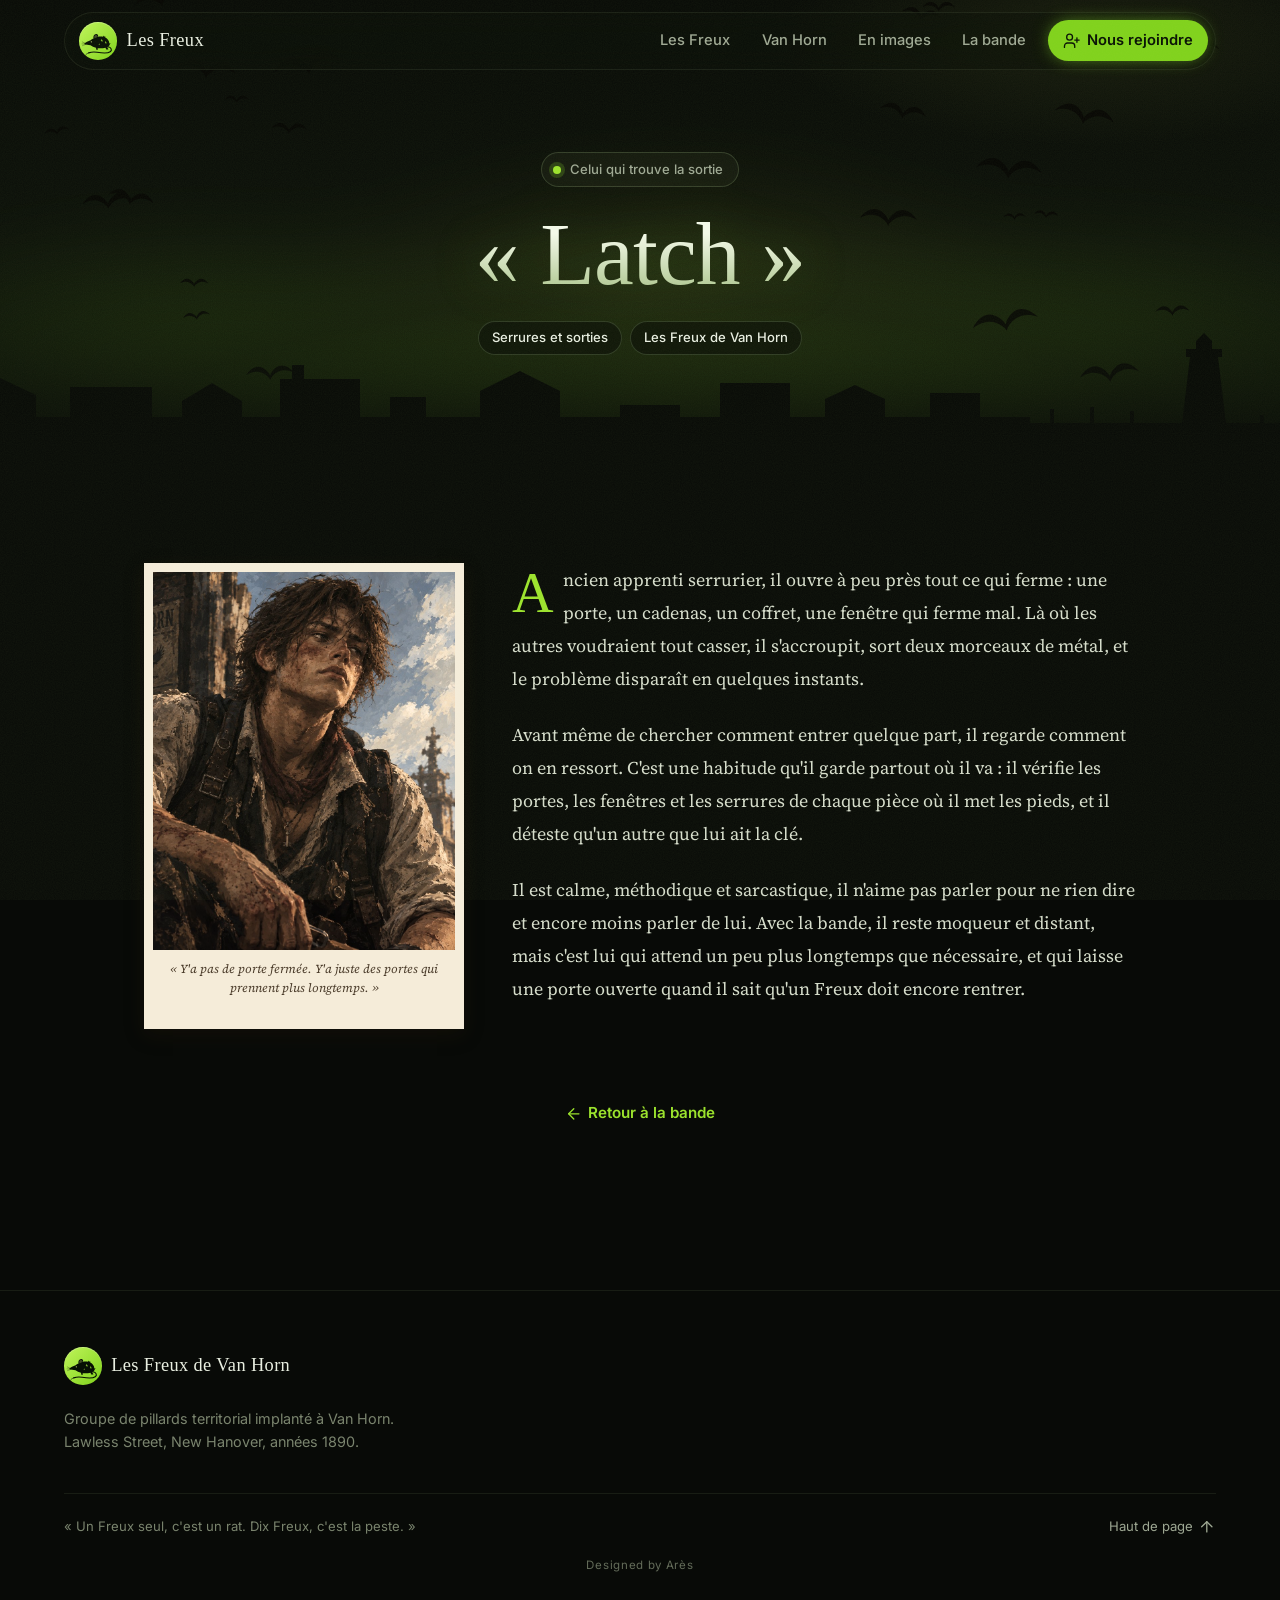
==== commit 103eef8a: "Lawless Street a la place de Red Dead RP" ====
--- a/latch.html
+++ b/latch.html
@@ -4,7 +4,7 @@
 <meta charset="utf-8">
 <meta name="viewport" content="width=device-width, initial-scale=1">
 <title>« Latch » · Les Freux de Van Horn</title>
-<meta name="description" content="Les Freux, bande de pillards de Van Horn. Red Dead RP, New Hanover, années 1890.">
+<meta name="description" content="Les Freux, bande de pillards de Van Horn. Lawless Street, New Hanover, années 1890.">
 <meta name="theme-color" content="#080a07">
 <script>document.documentElement.classList.add('js')</script>
 <link rel="preconnect" href="https://fonts.googleapis.com">
@@ -110,7 +110,7 @@
   <div class="pied__grille">
     <div>
       <a class="marque" href="index.html"><span class="marque__logo"><svg viewBox="0 0 64 64" aria-hidden="true"><g transform="translate(5.6 4) scale(0.84)"><path d="M51.6 45.4 C59 46.4 61 52.4 56.6 55.6 C51 59.6 40 58.4 30 56.6 C24 55.6 18.4 55.9 13 57.8" fill="none" stroke="#071004" stroke-width="2.3" stroke-linecap="round"/><path d="M13 57.8 C10.6 58.7 8.8 59.8 7.4 61" fill="none" stroke="#071004" stroke-width="1.2" stroke-linecap="round"/><path fill="#071004" fill-rule="evenodd" d="M3.5 40 C7 36.4 11.6 33.8 17 32.2 C19 29.8 21.8 28.4 24.6 28 C29.6 25.4 36.4 23.8 42 25.2 L43 22.6 L44.4 25.4 L46.2 23.2 L46.6 26.6 C51.4 28.8 54.6 33.4 54.8 38.8 L57.4 38.4 L55.4 41.2 C54.8 43.6 53 45.2 50.6 46 L53 51 L48.6 51.2 L47 47.2 C42 48.6 36 48.8 31 48.2 L31.6 51.6 L28.4 51.6 L27.8 47.6 C23.4 46.4 19.6 44.4 16.6 42.2 C12.6 41.8 7.6 41.6 3.5 40 Z M37.4 32 L39.6 29.8 L39.6 33.4 L42.2 32.2 L40.2 35.4 Z M45.6 36 L47.6 34 L47.8 37.4 L50 36.6 L48 39.4 Z M33 40.4 L35 38.8 L35 42 Z"/><path fill="#071004" d="M22.8 29 C21.4 23.8 24 19.6 28 19.4 C31.4 19.2 33 22.4 32 25.4 L30.4 24.8 L30.8 27.2 C29 28.8 25.4 29.8 22.8 29 Z"/><path fill="#e2f58a" fill-opacity=".28" d="M24.4 27.4 C23.6 24.2 25.2 21.6 27.8 21.4 C29.8 21.3 30.8 23 30.5 24.4 L29.4 24 L29.6 26.2 C28.2 27.2 26 27.8 24.4 27.4 Z"/><circle cx="18.4" cy="35.4" r="1.4" fill="#e2f58a" fill-opacity=".8"/><path d="M7 38.8 L0 35.6 M7.2 39.8 L-.6 39.6 M7 40.6 L.4 43.2" stroke="#071004" stroke-width=".6" stroke-linecap="round" fill="none"/></g></svg></span>Les Freux de Van Horn</a>
-      <p class="pied__texte">Groupe de pillards territorial implanté à Van Horn. Red Dead RP, New Hanover, années 1890.</p>
+      <p class="pied__texte">Groupe de pillards territorial implanté à Van Horn. Lawless Street, New Hanover, années 1890.</p>
     </div>
   </div>
   <div class="pied__bas">
